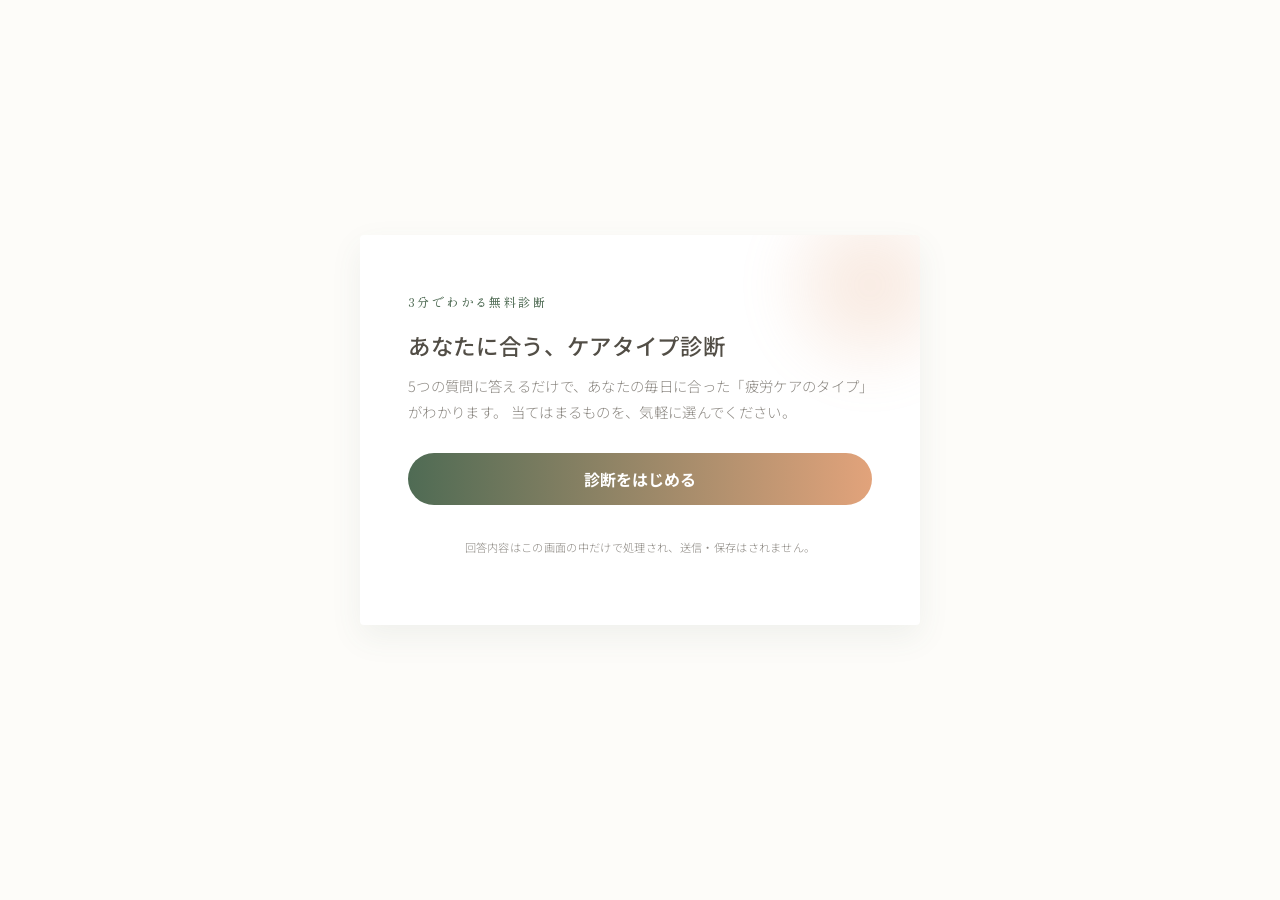
==== app/index.html @ d239c3b1 "アプリ作成" ====
<!DOCTYPE html>
<html lang="ja">
  <head>
    <meta charset="UTF-8" />
    <meta name="viewport" content="width=device-width, initial-scale=1.0" />
    <title>3分でわかる、あなたのケアタイプ診断｜着色料無添加サプリ定期便</title>
    <meta
      name="description"
      content="5つの質問に答えるだけで、あなたに合ったケアタイプがわかる無料診断です。"
    />
    <link rel="preconnect" href="https://fonts.googleapis.com" />
    <link
      href="https://fonts.googleapis.com/css2?family=Shippori+Mincho:wght@400;500&family=Noto+Sans+JP:wght@300;400;500;700&display=swap"
      rel="stylesheet"
    />
    <style>
      /* ==========================================================
         トークン: LP(index.html)と同じデザインシステムを踏襲し、
         同じブランドの一部だと感じられるようにする
         ========================================================== */
      :root {
        --green: #8fae94;
        --green-dark: #4f6b54;
        --green-soft: #f3f7f1;
        --accent: #e2a37b;
        --cream: #fdfcf9;
        --white: #ffffff;
        --heading: #524e46;
        --text: #4a4842;
        --muted: #8b8781;
        --line: #ece7dd;
        --radius: 4px;
        --shadow: 0 12px 32px rgba(79, 107, 84, 0.08);
      }

      * {
        box-sizing: border-box;
      }

      body {
        margin: 0;
        font-family: "Noto Sans JP", sans-serif;
        font-weight: 300;
        letter-spacing: 0.02em;
        color: var(--text);
        background: var(--cream);
        line-height: 1.8;
      }

      .page {
        min-height: 100dvh;
        display: flex;
        align-items: center;
        justify-content: center;
        padding: 24px 16px 64px;
      }

      .card {
        width: min(560px, 100%);
        background: var(--white);
        border-radius: var(--radius);
        box-shadow: var(--shadow);
        padding: 40px 28px;
        position: relative;
        overflow: hidden;
      }

      /* 参考LPと同じ、背景に馴染むぼかしの装飾 */
      .card::before {
        content: "";
        position: absolute;
        top: -60px;
        right: -60px;
        width: 220px;
        height: 220px;
        background: radial-gradient(circle, var(--accent) 0%, transparent 70%);
        opacity: 0.25;
        filter: blur(20px);
        z-index: 0;
      }

      .card > * {
        position: relative;
        z-index: 1;
      }

      .eyebrow {
        font-family: "Shippori Mincho", serif;
        font-weight: 500;
        letter-spacing: 0.2em;
        font-size: 0.75rem;
        color: var(--green-dark);
        margin: 0 0 12px;
      }

      h1 {
        margin: 0 0 8px;
        font-size: 1.4rem;
        font-weight: 500;
        color: var(--heading);
        letter-spacing: 0.03em;
      }

      .lead {
        margin: 0 0 28px;
        color: var(--muted);
        font-size: 0.9rem;
      }

      /* 進捗インジケーター */
      .progress-track {
        height: 4px;
        background: var(--line);
        border-radius: 999px;
        margin-bottom: 28px;
        overflow: hidden;
      }

      .progress-bar {
        height: 100%;
        background: linear-gradient(90deg, var(--green-dark) 0%, var(--accent) 100%);
        border-radius: 999px;
        transition: width 0.35s ease;
        width: 0%;
      }

      .step-count {
        font-size: 0.75rem;
        color: var(--muted);
        margin: -20px 0 20px;
      }

      /* 質問 */
      .question-title {
        font-size: 1.1rem;
        font-weight: 500;
        color: var(--heading);
        margin: 0 0 20px;
      }

      .options {
        display: grid;
        gap: 12px;
        list-style: none;
        margin: 0 0 8px;
        padding: 0;
      }

      .option-btn {
        width: 100%;
        text-align: left;
        padding: 16px 18px;
        border: 1px solid var(--line);
        background: var(--cream);
        border-radius: var(--radius);
        font-family: inherit;
        font-size: 0.95rem;
        color: var(--text);
        cursor: pointer;
        transition: border-color 0.2s ease, background 0.2s ease, transform 0.1s ease;
      }

      .option-btn:hover,
      .option-btn:focus-visible {
        border-color: var(--green);
        background: var(--green-soft);
        outline: none;
      }

      .option-btn:active {
        transform: scale(0.99);
      }

      .back-link {
        display: inline-block;
        margin-top: 16px;
        font-size: 0.8rem;
        color: var(--muted);
        background: none;
        border: none;
        cursor: pointer;
        padding: 8px 0;
        font-family: inherit;
        text-decoration: underline;
      }

      /* 結果画面 */
      .result-badge {
        display: inline-block;
        padding: 4px 14px;
        border-radius: 999px;
        background: var(--green-soft);
        color: var(--green-dark);
        font-size: 0.75rem;
        font-weight: 700;
        margin-bottom: 16px;
      }

      .result-title {
        font-size: 1.6rem;
        font-weight: 500;
        color: var(--heading);
        margin: 0 0 16px;
        line-height: 1.5;
      }

      .result-desc {
        color: var(--muted);
        margin: 0 0 24px;
        font-size: 0.95rem;
      }

      .result-points {
        list-style: none;
        margin: 0 0 28px;
        padding: 0;
        display: grid;
        gap: 10px;
      }

      .result-points li {
        display: flex;
        gap: 10px;
        padding: 14px 16px;
        background: var(--cream);
        border-radius: var(--radius);
        font-size: 0.9rem;
        color: var(--text);
      }

      .result-points li::before {
        content: "";
        flex: 0 0 6px;
        height: 6px;
        border-radius: 50%;
        margin-top: 8px;
        background: var(--accent);
      }

      .btn {
        display: inline-flex;
        align-items: center;
        justify-content: center;
        width: 100%;
        min-height: 52px;
        padding: 12px 22px;
        border: 0;
        border-radius: 999px;
        background: linear-gradient(90deg, var(--green-dark) 0%, var(--accent) 100%);
        color: #fff;
        font-weight: 700;
        font-size: 1rem;
        text-decoration: none;
        cursor: pointer;
        font-family: inherit;
        margin-bottom: 12px;
      }

      .btn:hover,
      .btn:focus-visible {
        background: linear-gradient(90deg, var(--accent) 0%, var(--green-dark) 100%);
      }

      .btn-ghost {
        display: block;
        width: 100%;
        text-align: center;
        background: none;
        border: 1px solid var(--line);
        color: var(--muted);
        border-radius: 999px;
        padding: 12px 22px;
        font-family: inherit;
        font-size: 0.85rem;
        cursor: pointer;
      }

      .note {
        margin-top: 20px;
        font-size: 0.7rem;
        color: var(--muted);
        text-align: center;
      }

      [hidden] {
        display: none !important;
      }

      @media (min-width: 640px) {
        .card {
          padding: 56px 48px;
        }
      }
    </style>
  </head>
  <body>
    <div class="page">
      <main class="card">
        <!-- ================= 診断開始画面 ================= -->
        <section id="screen-intro">
          <p class="eyebrow">3分でわかる無料診断</p>
          <h1>あなたに合う、ケアタイプ診断</h1>
          <p class="lead">
            5つの質問に答えるだけで、あなたの毎日に合った「疲労ケアのタイプ」がわかります。
            当てはまるものを、気軽に選んでください。
          </p>
          <button class="btn" id="start-btn" type="button">診断をはじめる</button>
          <p class="note">回答内容はこの画面の中だけで処理され、送信・保存はされません。</p>
        </section>

        <!-- ================= 質問画面 ================= -->
        <section id="screen-question" hidden>
          <div class="progress-track">
            <div class="progress-bar" id="progress-bar"></div>
          </div>
          <p class="step-count" id="step-count">質問 1 / 5</p>
          <h2 class="question-title" id="question-title"></h2>
          <ul class="options" id="options-list"></ul>
          <button class="back-link" id="back-btn" type="button" hidden>ひとつ前の質問に戻る</button>
        </section>

        <!-- ================= 結果画面 ================= -->
        <section id="screen-result" hidden>
          <p class="result-badge">診断結果</p>
          <h2 class="result-title" id="result-title"></h2>
          <p class="result-desc" id="result-desc"></p>
          <ul class="result-points" id="result-points"></ul>
          <a class="btn" id="result-cta" href="../lp/index.html#cta">
            まずは7日間お試し　税込980円
          </a>
          <button class="btn-ghost" id="retry-btn" type="button">もう一度診断する</button>
          <p class="note">
            ※本診断は簡易的な傾向診断であり、医学的な効果・効能を保証するものではありません。
          </p>
        </section>
      </main>
    </div>

    <script>
      (function () {
        /* ==========================================================
           質問データ
           各選択肢が持つ type ポイントを集計し、最も高い type を結果とする
           fatigue = 慢性的な疲労ケアタイプ
           trust   = 成分・安心重視タイプ
           routine = コツコツ継続タイプ
           ========================================================== */
        var questions = [
          {
            title: "普段、疲れを一番感じるのはどんな時ですか？",
            options: [
              { label: "朝起きた瞬間から、すでにだるさが残っている", type: "fatigue" },
              { label: "日中、仕事や家事が続くと集中力が切れてくる", type: "routine" },
              { label: "夕方から夜にかけて、どっと疲れが出る", type: "fatigue" },
              { label: "特定の時間というより、常にうっすら疲れている", type: "trust" }
            ]
          },
          {
            title: "今の生活リズムに近いものを選んでください",
            options: [
              { label: "仕事と育児・家事の両立で、自分の時間がほとんどない", type: "fatigue" },
              { label: "在宅ワーク中心で、生活リズムは決めやすい方", type: "routine" },
              { label: "外出や人と会う機会が多く、忙しい毎日を送っている", type: "fatigue" },
              { label: "比較的ゆったりしているが、体調に波がある", type: "trust" }
            ]
          },
          {
            title: "サプリメントを選ぶとき、一番重視したいことは？",
            options: [
              { label: "何が入っていて、何が入っていないかがはっきりしていること", type: "trust" },
              { label: "毎日無理なく、続けやすいこと", type: "routine" },
              { label: "今のつらさに、早く実感を持てそうなこと", type: "fatigue" },
              { label: "価格が続けやすい範囲であること", type: "routine" }
            ]
          },
          {
            title: "最近の睡眠について、当てはまるものは？",
            options: [
              { label: "寝ても寝ても、疲れが取れた感じがしない", type: "fatigue" },
              { label: "睡眠時間はまずまずだが、質にはあまり自信がない", type: "trust" },
              { label: "忙しくて、睡眠時間自体が短くなりがち", type: "fatigue" },
              { label: "特に問題は感じていない", type: "routine" }
            ]
          },
          {
            title: "着色料や添加物について、どのくらい気になりますか？",
            options: [
              { label: "とても気になる。成分表示は必ず確認する", type: "trust" },
              { label: "気になるが、そこまで細かくは見ていない", type: "trust" },
              { label: "続けやすさの方が優先度が高い", type: "routine" },
              { label: "あまり気にしたことがない", type: "fatigue" }
            ]
          }
        ];

        var resultData = {
          fatigue: {
            title: "しっかり疲労ケアタイプ",
            desc: "仕事や育児で気を抜く暇がなく、疲れが翌日に持ち越されがちなタイプです。まずは「毎日無理なく続けられる」ことを優先しながら、体を内側からいたわる習慣を取り入れることが合っています。",
            points: [
              "朝や夕方にどっと疲れが出やすい傾向があります",
              "「今日は休む」より先に予定が埋まりやすいタイプです",
              "続けやすい1日1粒の習慣が、まず取り入れやすい一歩になります"
            ]
          },
          trust: {
            title: "安心・成分重視タイプ",
            desc: "体調の変化には敏感で、「何を体に入れるか」を大切にしたいタイプです。効果の強さよりも、着色料や添加物が入っていないという透明性が、続ける上での安心材料になります。",
            points: [
              "成分表示や原材料を確認してから選びたいタイプです",
              "体調の波があり、無理のないケアを探しています",
              "何を入れて、何を入れていないかが明確な商品が合っています"
            ]
          },
          routine: {
            title: "コツコツ継続タイプ",
            desc: "生活リズムを整えやすく、習慣化が得意なタイプです。大きな変化を求めるより、無理のない範囲で「続けること」自体を大事にしたいタイプなので、定期便のような仕組みと相性が良いです。",
            points: [
              "習慣として淡々と続けることが得意なタイプです",
              "価格や続けやすさを重視して選びたいタイプです",
              "定期便の「買い忘れない」仕組みが特に活きるタイプです"
            ]
          }
        };

        var scores = { fatigue: 0, trust: 0, routine: 0 };
        var currentIndex = 0;
        var answerHistory = [];

        var screenIntro = document.getElementById("screen-intro");
        var screenQuestion = document.getElementById("screen-question");
        var screenResult = document.getElementById("screen-result");
        var progressBar = document.getElementById("progress-bar");
        var stepCount = document.getElementById("step-count");
        var questionTitle = document.getElementById("question-title");
        var optionsList = document.getElementById("options-list");
        var backBtn = document.getElementById("back-btn");

        document.getElementById("start-btn").addEventListener("click", function () {
          screenIntro.hidden = true;
          screenQuestion.hidden = false;
          renderQuestion();
        });

        function renderQuestion() {
          var q = questions[currentIndex];
          stepCount.textContent = "質問 " + (currentIndex + 1) + " / " + questions.length;
          progressBar.style.width = Math.round(((currentIndex) / questions.length) * 100) + "%";
          questionTitle.textContent = q.title;
          optionsList.innerHTML = "";

          q.options.forEach(function (opt) {
            var li = document.createElement("li");
            var btn = document.createElement("button");
            btn.type = "button";
            btn.className = "option-btn";
            btn.textContent = opt.label;
            btn.addEventListener("click", function () {
              selectAnswer(opt.type);
            });
            li.appendChild(btn);
            optionsList.appendChild(li);
          });

          backBtn.hidden = currentIndex === 0;
        }

        function selectAnswer(type) {
          scores[type] += 1;
          answerHistory.push(type);

          if (currentIndex < questions.length - 1) {
            currentIndex += 1;
            renderQuestion();
          } else {
            progressBar.style.width = "100%";
            showResult();
          }
        }

        backBtn.addEventListener("click", function () {
          if (currentIndex === 0) return;
          var lastType = answerHistory.pop();
          if (lastType) scores[lastType] -= 1;
          currentIndex -= 1;
          renderQuestion();
        });

        function showResult() {
          var topType = "fatigue";
          var topScore = -1;
          Object.keys(scores).forEach(function (key) {
            if (scores[key] > topScore) {
              topScore = scores[key];
              topType = key;
            }
          });

          var data = resultData[topType];
          document.getElementById("result-title").textContent = data.title;
          document.getElementById("result-desc").textContent = data.desc;

          var pointsList = document.getElementById("result-points");
          pointsList.innerHTML = "";
          data.points.forEach(function (point) {
            var li = document.createElement("li");
            li.textContent = point;
            pointsList.appendChild(li);
          });

          screenQuestion.hidden = true;
          screenResult.hidden = false;
        }

        document.getElementById("retry-btn").addEventListener("click", function () {
          scores = { fatigue: 0, trust: 0, routine: 0 };
          currentIndex = 0;
          answerHistory = [];
          screenResult.hidden = true;
          screenIntro.hidden = false;
        });
      })();
    </script>
  </body>
</html>
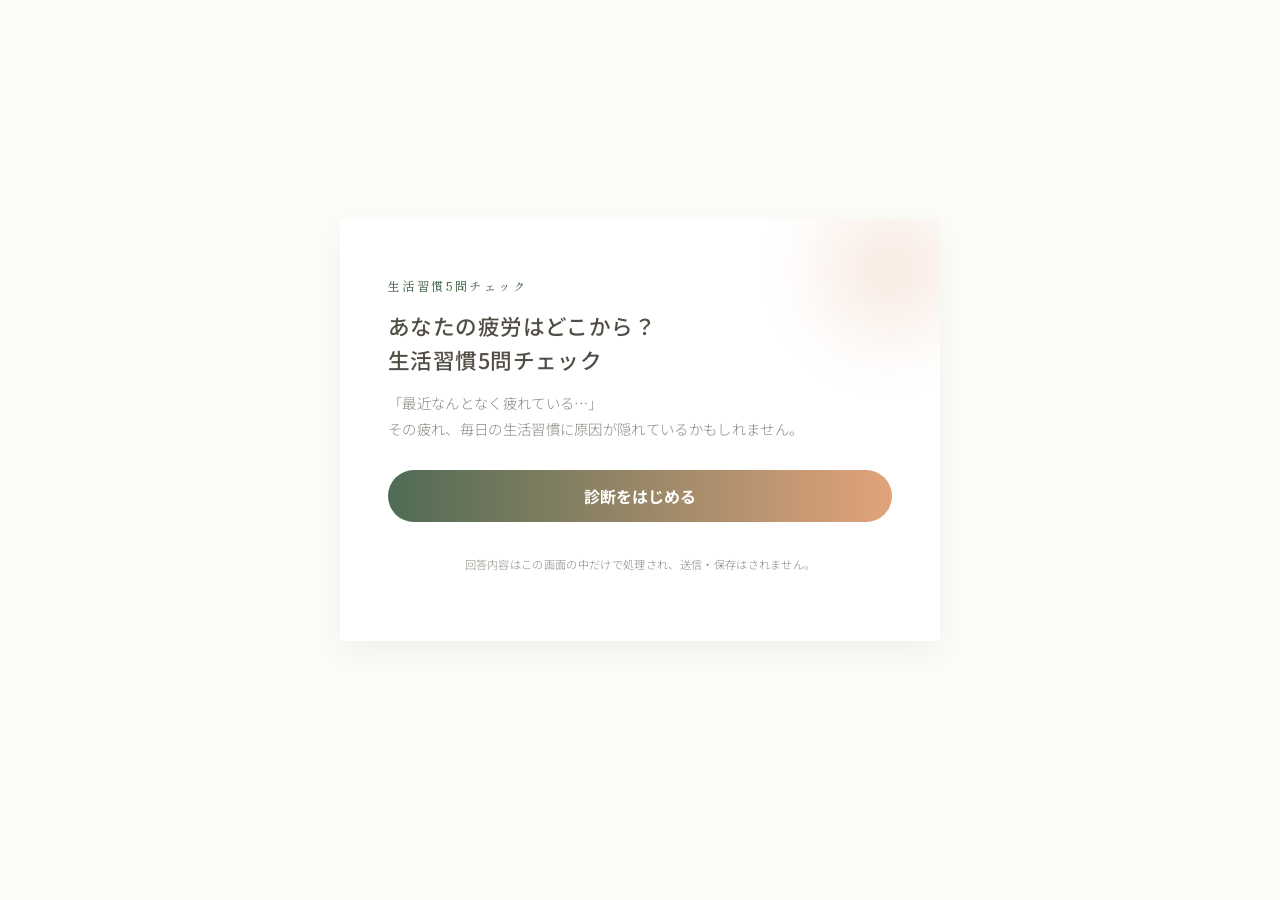
==== commit a03a41e8: "アプリをLPに組み込む" ====
--- a/app/index.html
+++ b/app/index.html
@@ -3,10 +3,10 @@
   <head>
     <meta charset="UTF-8" />
     <meta name="viewport" content="width=device-width, initial-scale=1.0" />
-    <title>3分でわかる、あなたのケアタイプ診断｜着色料無添加サプリ定期便</title>
+    <title>あなたの疲労はどこから？生活習慣5問チェック｜着色料無添加サプリ定期便</title>
     <meta
       name="description"
-      content="5つの質問に答えるだけで、あなたに合ったケアタイプがわかる無料診断です。"
+      content="5つの質問に答えるだけで、あなたの疲れの原因がわかる無料診断です。"
     />
     <link rel="preconnect" href="https://fonts.googleapis.com" />
     <link
@@ -15,8 +15,7 @@
     />
     <style>
       /* ==========================================================
-         トークン: LP(index.html)と同じデザインシステムを踏襲し、
-         同じブランドの一部だと感じられるようにする
+         トークン: LP(lp/index.html)と同じデザインシステムを踏襲
          ========================================================== */
       :root {
         --green: #8fae94;
@@ -56,7 +55,7 @@
       }
 
       .card {
-        width: min(560px, 100%);
+        width: min(600px, 100%);
         background: var(--white);
         border-radius: var(--radius);
         box-shadow: var(--shadow);
@@ -65,7 +64,6 @@
         overflow: hidden;
       }
 
-      /* 参考LPと同じ、背景に馴染むぼかしの装飾 */
       .card::before {
         content: "";
         position: absolute;
@@ -94,11 +92,12 @@
       }
 
       h1 {
-        margin: 0 0 8px;
-        font-size: 1.4rem;
+        margin: 0 0 12px;
+        font-size: 1.35rem;
         font-weight: 500;
         color: var(--heading);
-        letter-spacing: 0.03em;
+        letter-spacing: 0.02em;
+        line-height: 1.6;
       }
 
       .lead {
@@ -107,7 +106,6 @@
         font-size: 0.9rem;
       }
 
-      /* 進捗インジケーター */
       .progress-track {
         height: 4px;
         background: var(--line);
@@ -130,12 +128,12 @@
         margin: -20px 0 20px;
       }
 
-      /* 質問 */
       .question-title {
         font-size: 1.1rem;
         font-weight: 500;
         color: var(--heading);
         margin: 0 0 20px;
+        line-height: 1.6;
       }
 
       .options {
@@ -147,6 +145,9 @@
       }
 
       .option-btn {
+        display: flex;
+        align-items: flex-start;
+        gap: 12px;
         width: 100%;
         text-align: left;
         padding: 16px 18px;
@@ -160,6 +161,20 @@
         transition: border-color 0.2s ease, background 0.2s ease, transform 0.1s ease;
       }
 
+      .option-letter {
+        flex: 0 0 auto;
+        width: 26px;
+        height: 26px;
+        border-radius: 50%;
+        background: var(--white);
+        border: 1px solid var(--line);
+        display: grid;
+        place-items: center;
+        font-size: 0.8rem;
+        font-weight: 700;
+        color: var(--green-dark);
+      }
+
       .option-btn:hover,
       .option-btn:focus-visible {
         border-color: var(--green);
@@ -184,7 +199,7 @@
         text-decoration: underline;
       }
 
-      /* 結果画面 */
+      /* 結果画面: 共感 → 気づき → 橋渡し の3段構成 */
       .result-badge {
         display: inline-block;
         padding: 4px 14px;
@@ -200,41 +215,51 @@
         font-size: 1.6rem;
         font-weight: 500;
         color: var(--heading);
-        margin: 0 0 16px;
+        margin: 0 0 28px;
         line-height: 1.5;
       }
 
-      .result-desc {
-        color: var(--muted);
-        margin: 0 0 24px;
-        font-size: 0.95rem;
-      }
-
-      .result-points {
+      .result-block {
+        margin-bottom: 28px;
+      }
+
+      .result-block h3 {
+        font-size: 0.85rem;
+        font-weight: 700;
+        color: var(--green-dark);
+        margin: 0 0 14px;
+        letter-spacing: 0.05em;
+      }
+
+      .empathy-list {
         list-style: none;
-        margin: 0 0 28px;
+        margin: 0;
         padding: 0;
         display: grid;
         gap: 10px;
       }
 
-      .result-points li {
-        display: flex;
-        gap: 10px;
+      .empathy-list li {
         padding: 14px 16px;
         background: var(--cream);
         border-radius: var(--radius);
+        font-size: 0.92rem;
+        color: var(--text);
+      }
+
+      .insight-text {
+        margin: 0;
+        padding: 18px 18px;
+        background: var(--green-soft);
+        border-radius: var(--radius);
+        color: var(--text);
+        font-size: 0.92rem;
+      }
+
+      .bridge-text {
+        margin: 0 0 20px;
+        color: var(--muted);
         font-size: 0.9rem;
-        color: var(--text);
-      }
-
-      .result-points li::before {
-        content: "";
-        flex: 0 0 6px;
-        height: 6px;
-        border-radius: 50%;
-        margin-top: 8px;
-        background: var(--accent);
       }
 
       .btn {
@@ -298,11 +323,11 @@
       <main class="card">
         <!-- ================= 診断開始画面 ================= -->
         <section id="screen-intro">
-          <p class="eyebrow">3分でわかる無料診断</p>
-          <h1>あなたに合う、ケアタイプ診断</h1>
+          <p class="eyebrow">生活習慣5問チェック</p>
+          <h1>あなたの疲労はどこから？<br />生活習慣5問チェック</h1>
           <p class="lead">
-            5つの質問に答えるだけで、あなたの毎日に合った「疲労ケアのタイプ」がわかります。
-            当てはまるものを、気軽に選んでください。
+            「最近なんとなく疲れている…」<br />
+            その疲れ、毎日の生活習慣に原因が隠れているかもしれません。
           </p>
           <button class="btn" id="start-btn" type="button">診断をはじめる</button>
           <p class="note">回答内容はこの画面の中だけで処理され、送信・保存はされません。</p>
@@ -319,15 +344,31 @@
           <button class="back-link" id="back-btn" type="button" hidden>ひとつ前の質問に戻る</button>
         </section>
 
-        <!-- ================= 結果画面 ================= -->
+        <!-- ================= 結果画面: 共感→気づき→橋渡し ================= -->
         <section id="screen-result" hidden>
           <p class="result-badge">診断結果</p>
           <h2 class="result-title" id="result-title"></h2>
-          <p class="result-desc" id="result-desc"></p>
-          <ul class="result-points" id="result-points"></ul>
-          <a class="btn" id="result-cta" href="../lp/index.html#cta">
-            まずは7日間お試し　税込980円
-          </a>
+
+          <div class="result-block">
+            <h3>😮 こんな状態になっていませんか？</h3>
+            <ul class="empathy-list" id="empathy-list"></ul>
+          </div>
+
+          <div class="result-block">
+            <h3>あなたの疲労ポイント</h3>
+            <p class="insight-text" id="insight-text"></p>
+          </div>
+
+          <div class="result-block">
+            <h3>だからこそ、毎日のコンディションケアを</h3>
+            <p class="bridge-text">
+              忙しい毎日だからこそ、食事や睡眠だけでなく、日々のコンディションを整える習慣を意識してみましょう。
+            </p>
+            <a class="btn" id="result-cta" href="../lp/index.html#cta">
+              まずは7日間お試し　税込980円
+            </a>
+          </div>
+
           <button class="btn-ghost" id="retry-btn" type="button">もう一度診断する</button>
           <p class="note">
             ※本診断は簡易的な傾向診断であり、医学的な効果・効能を保証するものではありません。
@@ -339,91 +380,95 @@
     <script>
       (function () {
         /* ==========================================================
-           質問データ
-           各選択肢が持つ type ポイントを集計し、最も高い type を結果とする
-           fatigue = 慢性的な疲労ケアタイプ
-           trust   = 成分・安心重視タイプ
-           routine = コツコツ継続タイプ
+           質問データ(要件定義v2 2-3, 2-4 準拠)
+           type: rest = 休息不足タイプ / reset = 疲労リセット不足タイプ / overwork = 頑張りすぎタイプ
+           points が未指定の選択肢は加点なし
            ========================================================== */
         var questions = [
           {
-            title: "普段、疲れを一番感じるのはどんな時ですか？",
+            title: "Q1. 最近、睡眠を十分にとれていると感じますか？",
             options: [
-              { label: "朝起きた瞬間から、すでにだるさが残っている", type: "fatigue" },
-              { label: "日中、仕事や家事が続くと集中力が切れてくる", type: "routine" },
-              { label: "夕方から夜にかけて、どっと疲れが出る", type: "fatigue" },
-              { label: "特定の時間というより、常にうっすら疲れている", type: "trust" }
+              { letter: "A", label: "十分とれている", points: {} },
+              { letter: "B", label: "やや足りない", points: { rest: 1 } },
+              { letter: "C", label: "かなり足りない", points: { rest: 2 } },
+              { letter: "D", label: "時間は寝ているけれど、スッキリしない", points: { reset: 2 } }
             ]
           },
           {
-            title: "今の生活リズムに近いものを選んでください",
+            title: "Q2. 仕事や家事・育児などで、気づくと長時間休まず動いていることがありますか？",
             options: [
-              { label: "仕事と育児・家事の両立で、自分の時間がほとんどない", type: "fatigue" },
-              { label: "在宅ワーク中心で、生活リズムは決めやすい方", type: "routine" },
-              { label: "外出や人と会う機会が多く、忙しい毎日を送っている", type: "fatigue" },
-              { label: "比較的ゆったりしているが、体調に波がある", type: "trust" }
+              { letter: "A", label: "ほとんどない", points: {} },
+              { letter: "B", label: "たまにある", points: { overwork: 1 } },
+              { letter: "C", label: "よくある", points: { overwork: 1, rest: 1 } },
+              { letter: "D", label: "ほぼ毎日", points: { overwork: 2, rest: 1 } }
             ]
           },
           {
-            title: "サプリメントを選ぶとき、一番重視したいことは？",
+            title: "Q3. 疲れているとき、つい以下のようなことをしてしまいますか？",
             options: [
-              { label: "何が入っていて、何が入っていないかがはっきりしていること", type: "trust" },
-              { label: "毎日無理なく、続けやすいこと", type: "routine" },
-              { label: "今のつらさに、早く実感を持てそうなこと", type: "fatigue" },
-              { label: "価格が続けやすい範囲であること", type: "routine" }
+              { letter: "A", label: "特にない", points: {} },
+              { letter: "B", label: "スマホ・SNSを見る時間が増える", points: { reset: 1 } },
+              { letter: "C", label: "甘いもの・食事で気分転換する", points: { reset: 1 } },
+              { letter: "D", label: "何もしたくなくなり、だらだら過ごす", points: { rest: 1, reset: 1 } }
             ]
           },
           {
-            title: "最近の睡眠について、当てはまるものは？",
+            title: "Q4. 休日の過ごし方として、一番近いものは？",
             options: [
-              { label: "寝ても寝ても、疲れが取れた感じがしない", type: "fatigue" },
-              { label: "睡眠時間はまずまずだが、質にはあまり自信がない", type: "trust" },
-              { label: "忙しくて、睡眠時間自体が短くなりがち", type: "fatigue" },
-              { label: "特に問題は感じていない", type: "routine" }
+              { letter: "A", label: "平日とあまり変わらない", points: { overwork: 1 } },
+              { letter: "B", label: "趣味や外出を楽しむ", points: {} },
+              { letter: "C", label: "寝たり家でゆっくりしていることが多い", points: { reset: 1 } },
+              { letter: "D", label: "やりたいことはあるけれど、疲れて動けない", points: { reset: 2 } }
             ]
           },
           {
-            title: "着色料や添加物について、どのくらい気になりますか？",
+            title: "Q5. 最近、以前と比べて「疲れが残る」と感じることはありますか？",
             options: [
-              { label: "とても気になる。成分表示は必ず確認する", type: "trust" },
-              { label: "気になるが、そこまで細かくは見ていない", type: "trust" },
-              { label: "続けやすさの方が優先度が高い", type: "routine" },
-              { label: "あまり気にしたことがない", type: "fatigue" }
+              { letter: "A", label: "ほとんど感じない", points: {} },
+              { letter: "B", label: "少し感じる", points: { reset: 1 } },
+              { letter: "C", label: "かなり感じる", points: { reset: 2 } },
+              { letter: "D", label: "「昔はこれくらい平気だったのに」と思うことがある", points: { overwork: 2 } }
             ]
           }
         ];
 
+        /* 同点時の優先順位:rest → reset → overwork */
+        var typeOrder = ["rest", "reset", "overwork"];
+
         var resultData = {
-          fatigue: {
-            title: "しっかり疲労ケアタイプ",
-            desc: "仕事や育児で気を抜く暇がなく、疲れが翌日に持ち越されがちなタイプです。まずは「毎日無理なく続けられる」ことを優先しながら、体を内側からいたわる習慣を取り入れることが合っています。",
-            points: [
-              "朝や夕方にどっと疲れが出やすい傾向があります",
-              "「今日は休む」より先に予定が埋まりやすいタイプです",
-              "続けやすい1日1粒の習慣が、まず取り入れやすい一歩になります"
-            ]
+          rest: {
+            title: "あなたは「休息不足タイプ」",
+            empathy: [
+              "「最近、朝から疲れている」",
+              "「休日は寝て終わってしまう」",
+              "「休む時間がなかなか取れない」"
+            ],
+            insight:
+              "毎日の予定や仕事を優先するあまり、身体を休ませる時間が不足しているかもしれません。「疲れたら休む」ではなく、疲れを溜め込まないために、普段からコンディションを整えることを意識してみましょう。"
           },
-          trust: {
-            title: "安心・成分重視タイプ",
-            desc: "体調の変化には敏感で、「何を体に入れるか」を大切にしたいタイプです。効果の強さよりも、着色料や添加物が入っていないという透明性が、続ける上での安心材料になります。",
-            points: [
-              "成分表示や原材料を確認してから選びたいタイプです",
-              "体調の波があり、無理のないケアを探しています",
-              "何を入れて、何を入れていないかが明確な商品が合っています"
-            ]
+          reset: {
+            title: "あなたは「疲労リセット不足タイプ」",
+            empathy: [
+              "「ちゃんと寝ているのに、スッキリしない」",
+              "「休日になっても、疲れが抜けきらない」",
+              "「寝れば良くなるはずなのに、と感じる」"
+            ],
+            insight:
+              "しっかり休んでいるつもりでも、翌日まで疲れが残っていることが多いかもしれません。日々の疲れをそのまま翌日に持ち越さないためにも、睡眠や休息など、毎日のコンディションを見直してみましょう。"
           },
-          routine: {
-            title: "コツコツ継続タイプ",
-            desc: "生活リズムを整えやすく、習慣化が得意なタイプです。大きな変化を求めるより、無理のない範囲で「続けること」自体を大事にしたいタイプなので、定期便のような仕組みと相性が良いです。",
-            points: [
-              "習慣として淡々と続けることが得意なタイプです",
-              "価格や続けやすさを重視して選びたいタイプです",
-              "定期便の「買い忘れない」仕組みが特に活きるタイプです"
-            ]
+          overwork: {
+            title: "あなたは「頑張りすぎタイプ」",
+            empathy: [
+              "「疲れていても、『まだ大丈夫』と思ってしまう」",
+              "「休むことに、なんとなく罪悪感がある」",
+              "「やるべきことを、つい優先してしまう」"
+            ],
+            insight:
+              "疲れていても「もう少し頑張ろう」と、自分の疲れを後回しにしていませんか？頑張ることも大切ですが、毎日のコンディションを整えることも、長く頑張るためには大切です。「まだ大丈夫」と思っている今こそ、自分の身体をいたわる習慣を始めてみましょう。"
           }
         };
 
-        var scores = { fatigue: 0, trust: 0, routine: 0 };
+        var scores = { rest: 0, reset: 0, overwork: 0 };
         var currentIndex = 0;
         var answerHistory = [];
 
@@ -445,7 +490,7 @@
         function renderQuestion() {
           var q = questions[currentIndex];
           stepCount.textContent = "質問 " + (currentIndex + 1) + " / " + questions.length;
-          progressBar.style.width = Math.round(((currentIndex) / questions.length) * 100) + "%";
+          progressBar.style.width = Math.round((currentIndex / questions.length) * 100) + "%";
           questionTitle.textContent = q.title;
           optionsList.innerHTML = "";
 
@@ -454,9 +499,19 @@
             var btn = document.createElement("button");
             btn.type = "button";
             btn.className = "option-btn";
-            btn.textContent = opt.label;
+
+            var letterSpan = document.createElement("span");
+            letterSpan.className = "option-letter";
+            letterSpan.textContent = opt.letter;
+
+            var labelSpan = document.createElement("span");
+            labelSpan.textContent = opt.label;
+
+            btn.appendChild(letterSpan);
+            btn.appendChild(labelSpan);
+
             btn.addEventListener("click", function () {
-              selectAnswer(opt.type);
+              selectAnswer(opt.points);
             });
             li.appendChild(btn);
             optionsList.appendChild(li);
@@ -465,9 +520,11 @@
           backBtn.hidden = currentIndex === 0;
         }
 
-        function selectAnswer(type) {
-          scores[type] += 1;
-          answerHistory.push(type);
+        function selectAnswer(points) {
+          answerHistory.push(points);
+          Object.keys(points).forEach(function (type) {
+            scores[type] += points[type];
+          });
 
           if (currentIndex < questions.length - 1) {
             currentIndex += 1;
@@ -480,32 +537,36 @@
 
         backBtn.addEventListener("click", function () {
           if (currentIndex === 0) return;
-          var lastType = answerHistory.pop();
-          if (lastType) scores[lastType] -= 1;
+          var lastPoints = answerHistory.pop();
+          if (lastPoints) {
+            Object.keys(lastPoints).forEach(function (type) {
+              scores[type] -= lastPoints[type];
+            });
+          }
           currentIndex -= 1;
           renderQuestion();
         });
 
         function showResult() {
-          var topType = "fatigue";
+          var topType = typeOrder[0];
           var topScore = -1;
-          Object.keys(scores).forEach(function (key) {
-            if (scores[key] > topScore) {
-              topScore = scores[key];
-              topType = key;
+          typeOrder.forEach(function (type) {
+            if (scores[type] > topScore) {
+              topScore = scores[type];
+              topType = type;
             }
           });
 
           var data = resultData[topType];
           document.getElementById("result-title").textContent = data.title;
-          document.getElementById("result-desc").textContent = data.desc;
-
-          var pointsList = document.getElementById("result-points");
-          pointsList.innerHTML = "";
-          data.points.forEach(function (point) {
+          document.getElementById("insight-text").textContent = data.insight;
+
+          var empathyList = document.getElementById("empathy-list");
+          empathyList.innerHTML = "";
+          data.empathy.forEach(function (line) {
             var li = document.createElement("li");
-            li.textContent = point;
-            pointsList.appendChild(li);
+            li.textContent = line;
+            empathyList.appendChild(li);
           });
 
           screenQuestion.hidden = true;
@@ -513,7 +574,7 @@
         }
 
         document.getElementById("retry-btn").addEventListener("click", function () {
-          scores = { fatigue: 0, trust: 0, routine: 0 };
+          scores = { rest: 0, reset: 0, overwork: 0 };
           currentIndex = 0;
           answerHistory = [];
           screenResult.hidden = true;
